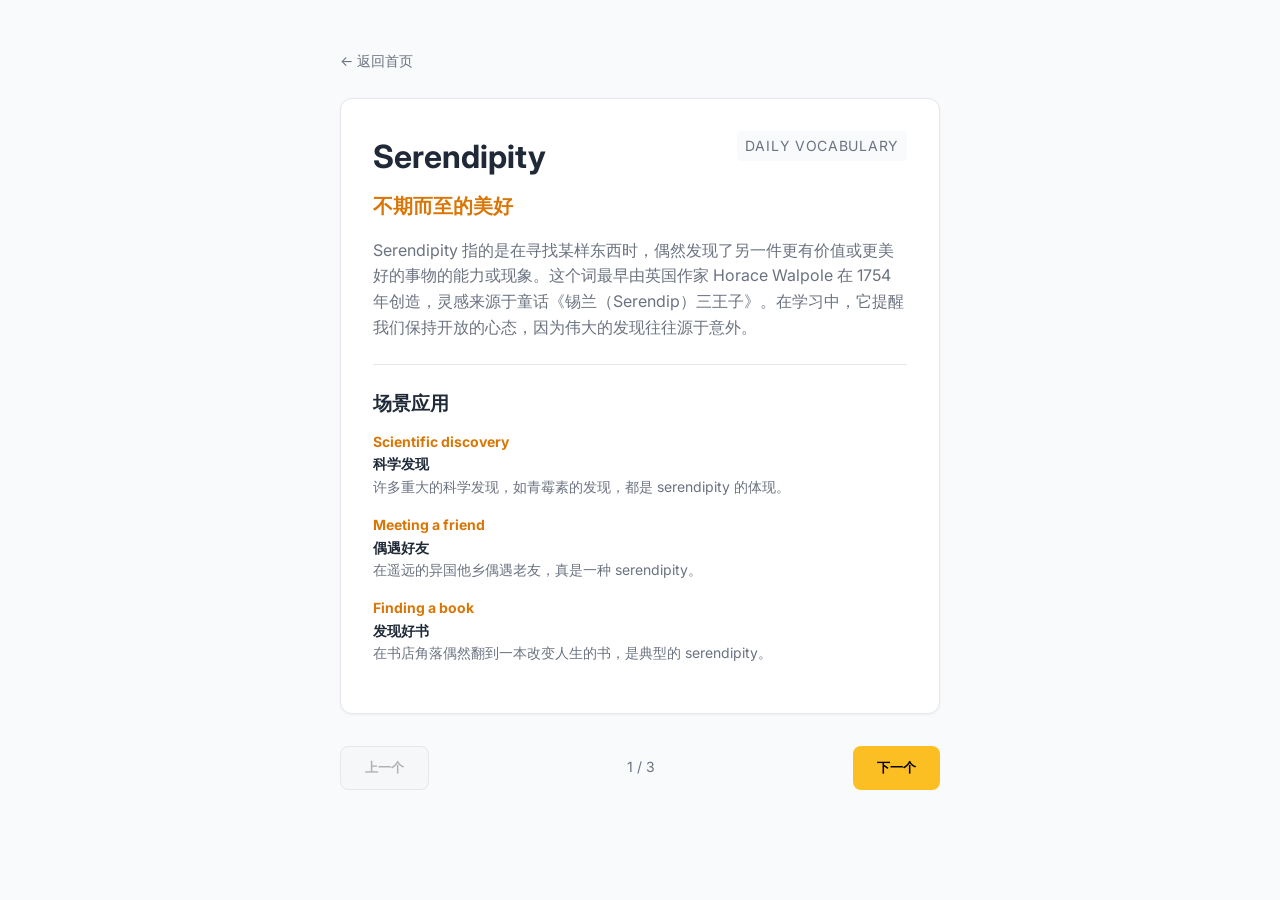
==== learn.html @ 6e741b5a "fix: add missing learn.html page" ====
<!DOCTYPE html>
<html lang="zh-CN">
<head>
  <meta charset="UTF-8">
  <meta name="viewport" content="width=device-width, initial-scale=1.0">
  <title>学习模式 - 英语学习工坊</title>
  <link rel="stylesheet" href="css/minimal.css">
  <link href="https://fonts.googleapis.com/css2?family=Inter:wght@400;600;800&display=swap" rel="stylesheet">
  <style>
    .learn-container { padding: 48px 0; max-width: 600px; margin: 0 auto; }
    .nav-buttons { display: flex; justify-content: space-between; margin-top: 32px; }
    .detail-section { margin-top: 24px; border-top: 1px solid var(--border); padding-top: 24px; }
    .example-item { margin-bottom: 16px; font-size: 14px; }
    .example-word { font-weight: 700; color: var(--primary-dark); }
  </style>
</head>
<body>
  <div class="container learn-container">
    <a href="index.html" style="text-decoration: none; color: var(--text-muted); font-size: 14px;">← 返回首页</a>
    
    <div id="content-card" class="card" style="margin-top: 24px;">
      <div style="display: flex; justify-content: space-between; align-items: flex-start;">
        <h1 id="word-root" style="font-size: 32px; margin-bottom: 8px;"></h1>
        <span id="word-origin" class="stat-label" style="background: var(--bg); padding: 4px 8px; border-radius: 4px;"></span>
      </div>
      <p id="word-meaning" style="font-size: 20px; font-weight: 600; color: var(--primary-dark); margin-bottom: 16px;"></p>
      <p id="word-description" style="color: var(--text-muted); font-size: 16px; margin-bottom: 24px;"></p>

      <div class="detail-section">
        <h3 style="margin-bottom: 12px;">场景应用</h3>
        <div id="examples-list"></div>
      </div>
    </div>

    <div class="nav-buttons">
      <button id="prev-btn" class="btn" style="border: 1px solid var(--border);">上一个</button>
      <div id="progress-text" style="align-self: center; font-size: 14px; color: var(--text-muted);"></div>
      <button id="next-btn" class="btn btn-primary">下一个</button>
    </div>
  </div>

  <script src="js/wordData.js"></script>
  <script>
    let currentIndex = 0;

    function updateContent() {
      const item = WordRoots[currentIndex];
      document.getElementById('word-root').textContent = item.root;
      document.getElementById('word-origin').textContent = item.origin;
      document.getElementById('word-meaning').textContent = item.meaning;
      document.getElementById('word-description').textContent = item.description;

      const examplesList = document.getElementById('examples-list');
      examplesList.innerHTML = '';
      item.examples.forEach(ex => {
        const div = document.createElement('div');
        div.className = 'example-item';
        div.innerHTML = `<div class="example-word">${ex.word}</div><div style="font-weight:600;">${ex.meaning}</div><div style="color:var(--text-muted);">${ex.explanation}</div>`;
        examplesList.appendChild(div);
      });

      document.getElementById('progress-text').textContent = `${currentIndex + 1} / ${WordRoots.length}`;
      document.getElementById('prev-btn').disabled = currentIndex === 0;
      document.getElementById('next-btn').textContent = currentIndex === WordRoots.length - 1 ? '完成' : '下一个';
    }

    document.getElementById('prev-btn').onclick = () => { if(currentIndex > 0) { currentIndex--; updateContent(); } };
    document.getElementById('next-btn').onclick = () => { 
      if(currentIndex < WordRoots.length - 1) { 
        currentIndex++; 
        updateContent(); 
      } else {
        alert('恭喜你完成了本次学习！');
        window.location.href = 'index.html';
      }
    };

    updateContent();
  </script>
</body>
</html>
---- css/minimal.css ----
:root {
  --primary: #FBBF24;
  --primary-dark: #D97706;
  --bg: #F9FAFB;
  --text: #1F2937;
  --text-muted: #6B7280;
  --card-bg: #FFFFFF;
  --border: #E5E7EB;
}

* { box-sizing: border-box; margin: 0; padding: 0; }

body {
  font-family: 'Inter', -apple-system, sans-serif;
  background-color: var(--bg);
  color: var(--text);
  line-height: 1.6;
  -webkit-font-smoothing: antialiased;
}

.container {
  max-width: 1000px;
  margin: 0 auto;
  padding: 0 24px;
}

/* Hero Section */
.hero {
  padding: 96px 0;
  text-align: center;
}

.hero-title {
  font-size: 64px;
  font-weight: 800;
  line-height: 1.1;
  letter-spacing: -0.02em;
  margin-bottom: 24px;
}

.hero-title span { display: block; }
.hero-title span:nth-child(2) { color: var(--primary-dark); }

.hero-subtitle {
  font-size: 20px;
  color: var(--text-muted);
  max-width: 600px;
  margin: 0 auto 48px;
}

/* Cards */
.card {
  background: var(--card-bg);
  border: 1px solid var(--border);
  border-radius: 12px;
  padding: 32px;
  box-shadow: 0 1px 3px rgba(0,0,0,0.05);
  transition: transform 0.2s, box-shadow 0.2s;
}

.card:hover {
  transform: translateY(-2px);
  box-shadow: 0 10px 15px -3px rgba(0,0,0,0.1);
}

/* Buttons */
.btn {
  display: inline-flex;
  align-items: center;
  padding: 12px 24px;
  border-radius: 8px;
  font-weight: 600;
  cursor: pointer;
  transition: all 0.2s;
  text-decoration: none;
}

.btn-primary {
  background: var(--primary);
  color: #000;
  border: none;
}

.btn-primary:hover { background: var(--primary-dark); }

/* Animation / Demo Area */
.demo-area {
  height: 120px;
  display: flex;
  justify-content: center;
  align-items: center;
  margin-bottom: 48px;
  font-size: 24px;
  font-weight: 700;
}

.fade-in { animation: fadeIn 0.5s ease-out; }
@keyframes fadeIn { from { opacity: 0; transform: translateY(10px); } to { opacity: 1; transform: translateY(0); } }

/* Stats */
.stats {
  display: grid;
  grid-template-columns: repeat(3, 1fr);
  gap: 24px;
  margin: 64px 0;
}

.stat-item { text-align: center; }
.stat-value { font-size: 32px; font-weight: 800; color: var(--text); }
.stat-label { font-size: 14px; color: var(--text-muted); text-transform: uppercase; letter-spacing: 0.05em; }

/* Responsive */
@media (max-width: 640px) {
  .hero-title { font-size: 40px; }
  .stats { grid-template-columns: 1fr; }
}
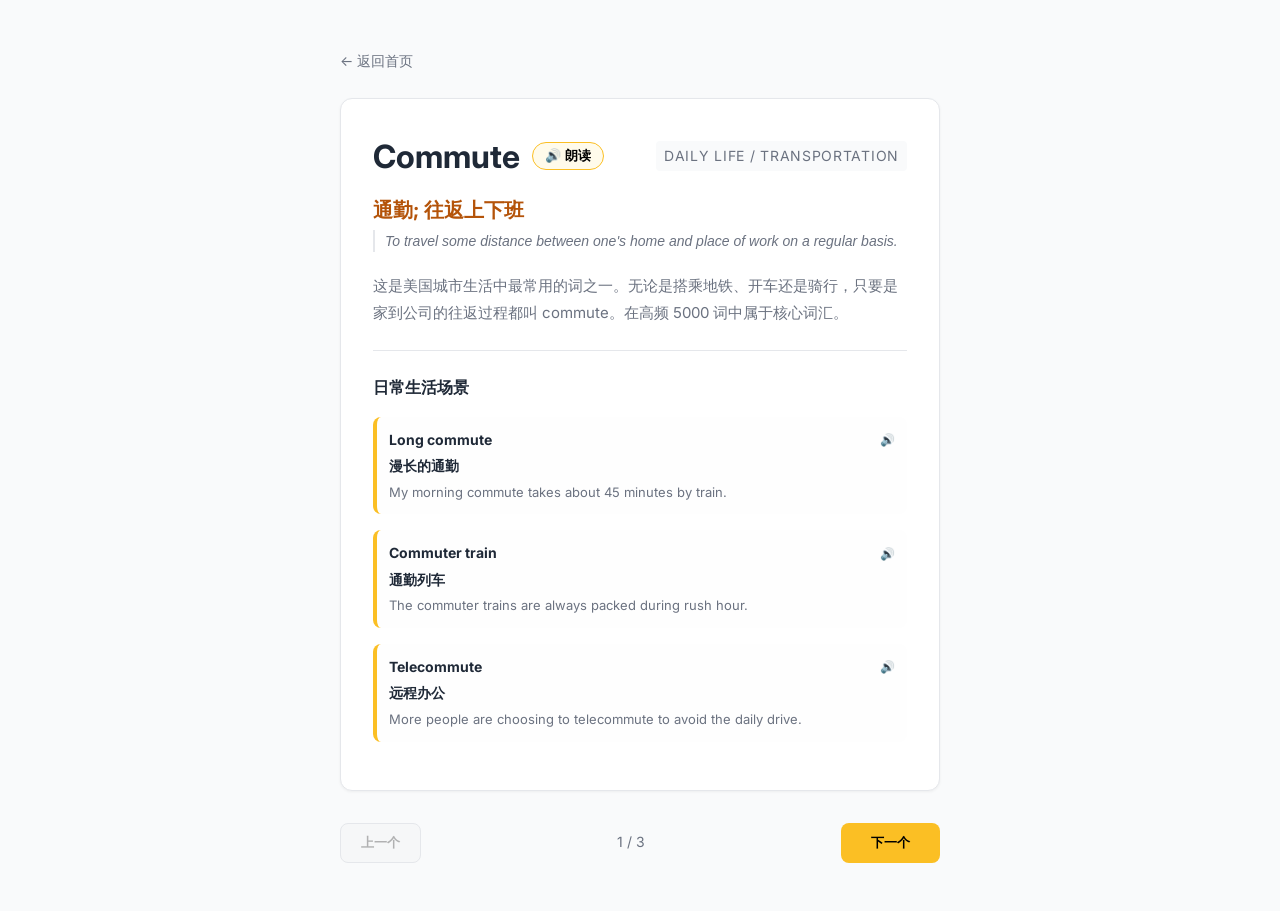
==== commit b001b917: "feat: add TTS, dual-language meanings, and focus on daily 5000 high-frequency words" ====
--- a/learn.html
+++ b/learn.html
@@ -10,8 +10,11 @@
     .learn-container { padding: 48px 0; max-width: 600px; margin: 0 auto; }
     .nav-buttons { display: flex; justify-content: space-between; margin-top: 32px; }
     .detail-section { margin-top: 24px; border-top: 1px solid var(--border); padding-top: 24px; }
-    .example-item { margin-bottom: 16px; font-size: 14px; }
-    .example-word { font-weight: 700; color: var(--primary-dark); }
+    .example-item { margin-bottom: 16px; font-size: 14px; background: #fefefe; padding: 12px; border-radius: 8px; border-left: 4px solid var(--primary); }
+    .example-word { font-weight: 700; color: var(--text); }
+    .audio-btn { cursor: pointer; display: inline-flex; align-items: center; background: #fffbeb; border: 1px solid var(--primary); padding: 4px 12px; border-radius: 20px; font-size: 13px; font-weight: 600; margin-left: 12px; }
+    .audio-btn:hover { background: var(--primary); }
+    .en-meaning { font-style: italic; color: var(--text-muted); font-size: 14px; margin-top: 4px; border-left: 2px solid var(--border); padding-left: 10px; }
   </style>
 </head>
 <body>
@@ -19,23 +22,31 @@
     <a href="index.html" style="text-decoration: none; color: var(--text-muted); font-size: 14px;">← 返回首页</a>
     
     <div id="content-card" class="card" style="margin-top: 24px;">
-      <div style="display: flex; justify-content: space-between; align-items: flex-start;">
-        <h1 id="word-root" style="font-size: 32px; margin-bottom: 8px;"></h1>
+      <div style="display: flex; justify-content: space-between; align-items: center;">
+        <div style="display: flex; align-items: center;">
+           <h1 id="word-root" style="font-size: 32px;"></h1>
+           <button id="speak-btn" class="audio-btn">🔊 朗读</button>
+        </div>
         <span id="word-origin" class="stat-label" style="background: var(--bg); padding: 4px 8px; border-radius: 4px;"></span>
       </div>
-      <p id="word-meaning" style="font-size: 20px; font-weight: 600; color: var(--primary-dark); margin-bottom: 16px;"></p>
-      <p id="word-description" style="color: var(--text-muted); font-size: 16px; margin-bottom: 24px;"></p>
+
+      <div style="margin-top: 12px;">
+        <p id="word-meaning-zh" style="font-size: 20px; font-weight: 700; color: #b45309;"></p>
+        <p id="word-meaning-en" class="en-meaning"></p>
+      </div>
+
+      <p id="word-description" style="color: var(--text-muted); font-size: 15px; margin: 20px 0; line-height: 1.8;"></p>
 
       <div class="detail-section">
-        <h3 style="margin-bottom: 12px;">场景应用</h3>
+        <h3 style="margin-bottom: 16px; font-size: 16px;">日常生活场景</h3>
         <div id="examples-list"></div>
       </div>
     </div>
 
     <div class="nav-buttons">
-      <button id="prev-btn" class="btn" style="border: 1px solid var(--border);">上一个</button>
+      <button id="prev-btn" class="btn" style="border: 1px solid var(--border); padding: 10px 20px;">上一个</button>
       <div id="progress-text" style="align-self: center; font-size: 14px; color: var(--text-muted);"></div>
-      <button id="next-btn" class="btn btn-primary">下一个</button>
+      <button id="next-btn" class="btn btn-primary" style="padding: 10px 30px;">下一个</button>
     </div>
   </div>
 
@@ -43,19 +54,37 @@
   <script>
     let currentIndex = 0;
 
+    function speak(text) {
+      const msg = new SpeechSynthesisUtterance();
+      msg.text = text;
+      msg.lang = 'en-US';
+      msg.rate = 0.9;
+      window.speechSynthesis.speak(msg);
+    }
+
     function updateContent() {
       const item = WordRoots[currentIndex];
       document.getElementById('word-root').textContent = item.root;
       document.getElementById('word-origin').textContent = item.origin;
-      document.getElementById('word-meaning').textContent = item.meaning;
+      document.getElementById('word-meaning-zh').textContent = item.meaning;
+      document.getElementById('word-meaning-en').textContent = item.meaning_en;
       document.getElementById('word-description').textContent = item.description;
+
+      document.getElementById('speak-btn').onclick = () => speak(item.root);
 
       const examplesList = document.getElementById('examples-list');
       examplesList.innerHTML = '';
       item.examples.forEach(ex => {
         const div = document.createElement('div');
         div.className = 'example-item';
-        div.innerHTML = `<div class="example-word">${ex.word}</div><div style="font-weight:600;">${ex.meaning}</div><div style="color:var(--text-muted);">${ex.explanation}</div>`;
+        div.innerHTML = `
+          <div style="display:flex; justify-content:space-between; align-items:center;">
+            <div class="example-word">${ex.word}</div>
+            <button onclick="window.speechSynthesis.speak(new SpeechSynthesisUtterance('${ex.explanation}'))" style="background:none; border:none; cursor:pointer; font-size:12px;">🔊</button>
+          </div>
+          <div style="font-weight:600; margin: 4px 0;">${ex.meaning}</div>
+          <div style="color:var(--text-muted); font-size:13px;">${ex.explanation}</div>
+        `;
         examplesList.appendChild(div);
       });
 
@@ -70,7 +99,7 @@
         currentIndex++; 
         updateContent(); 
       } else {
-        alert('恭喜你完成了本次学习！');
+        alert('🎉 恭喜！你已掌握了这组日常高频词汇。');
         window.location.href = 'index.html';
       }
     };
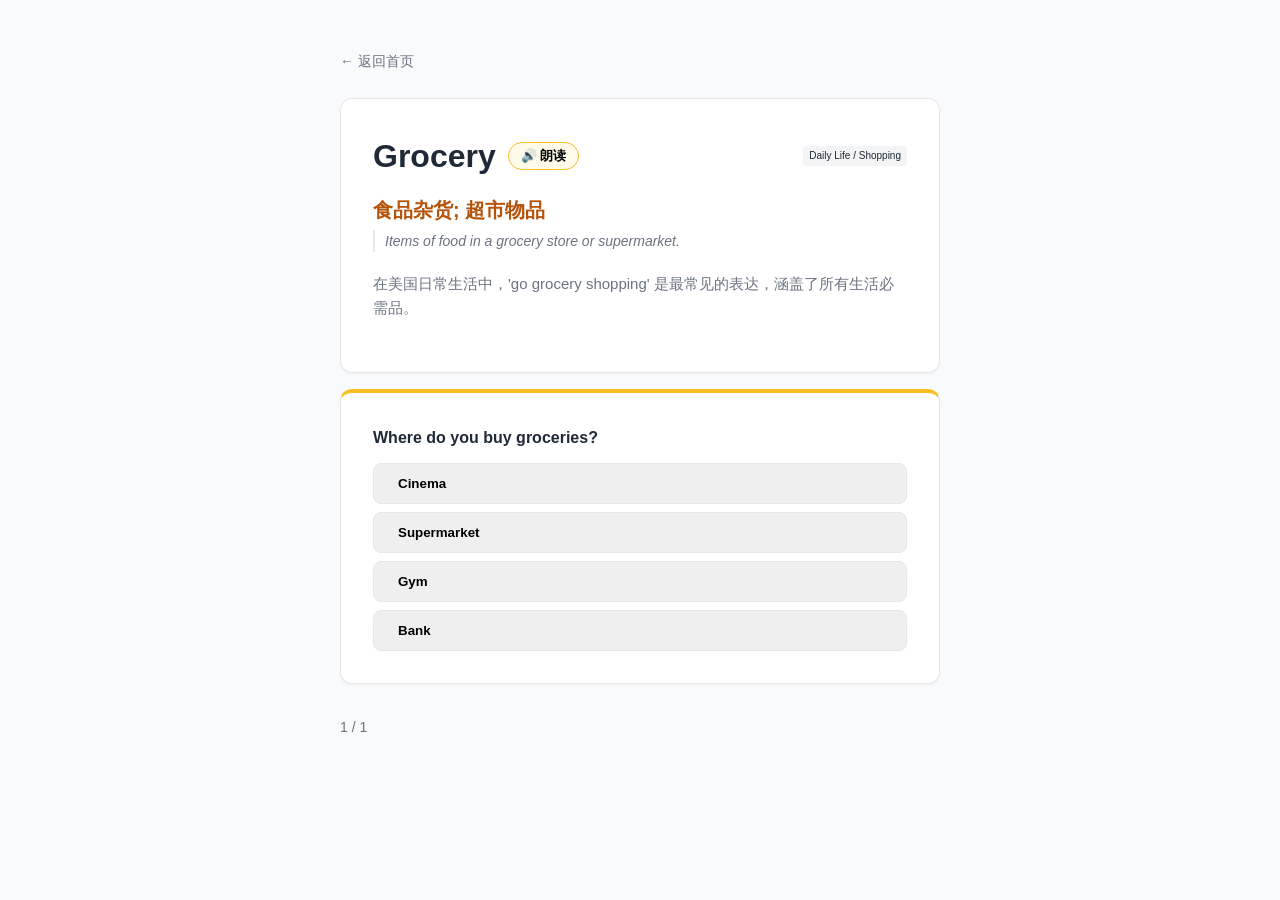
==== commit 714b8c93: "feat: implement level selection and Ebbinghaus memory engine" ====
--- a/learn.html
+++ b/learn.html
@@ -3,17 +3,12 @@
 <head>
   <meta charset="UTF-8">
   <meta name="viewport" content="width=device-width, initial-scale=1.0">
-  <title>学习模式 - 英语学习工坊</title>
+  <title>学习引擎 - 英语学习工坊</title>
   <link rel="stylesheet" href="css/minimal.css">
-  <link href="https://fonts.googleapis.com/css2?family=Inter:wght@400;600;800&display=swap" rel="stylesheet">
   <style>
     .learn-container { padding: 48px 0; max-width: 600px; margin: 0 auto; }
     .nav-buttons { display: flex; justify-content: space-between; margin-top: 32px; }
-    .detail-section { margin-top: 24px; border-top: 1px solid var(--border); padding-top: 24px; }
-    .example-item { margin-bottom: 16px; font-size: 14px; background: #fefefe; padding: 12px; border-radius: 8px; border-left: 4px solid var(--primary); }
-    .example-word { font-weight: 700; color: var(--text); }
     .audio-btn { cursor: pointer; display: inline-flex; align-items: center; background: #fffbeb; border: 1px solid var(--primary); padding: 4px 12px; border-radius: 20px; font-size: 13px; font-weight: 600; margin-left: 12px; }
-    .audio-btn:hover { background: var(--primary); }
     .en-meaning { font-style: italic; color: var(--text-muted); font-size: 14px; margin-top: 4px; border-left: 2px solid var(--border); padding-left: 10px; }
   </style>
 </head>
@@ -27,84 +22,98 @@
            <h1 id="word-root" style="font-size: 32px;"></h1>
            <button id="speak-btn" class="audio-btn">🔊 朗读</button>
         </div>
-        <span id="word-origin" class="stat-label" style="background: var(--bg); padding: 4px 8px; border-radius: 4px;"></span>
+        <span id="word-origin" class="stat-badge" style="background: #f3f4f6; font-size: 10px; padding: 2px 6px; border-radius: 4px;"></span>
       </div>
-
       <div style="margin-top: 12px;">
         <p id="word-meaning-zh" style="font-size: 20px; font-weight: 700; color: #b45309;"></p>
         <p id="word-meaning-en" class="en-meaning"></p>
       </div>
+      <p id="word-description" style="color: var(--text-muted); font-size: 15px; margin: 20px 0;"></p>
+    </div>
 
-      <p id="word-description" style="color: var(--text-muted); font-size: 15px; margin: 20px 0; line-height: 1.8;"></p>
-
-      <div class="detail-section">
-        <h3 style="margin-bottom: 16px; font-size: 16px;">日常生活场景</h3>
-        <div id="examples-list"></div>
-      </div>
+    <div id="quiz-section" class="card" style="margin-top: 16px; border-top: 4px solid var(--primary);">
+        <h4 id="quiz-q" style="margin-bottom: 12px;"></h4>
+        <div id="quiz-options" style="display: grid; gap: 8px;"></div>
     </div>
 
     <div class="nav-buttons">
-      <button id="prev-btn" class="btn" style="border: 1px solid var(--border); padding: 10px 20px;">上一个</button>
       <div id="progress-text" style="align-self: center; font-size: 14px; color: var(--text-muted);"></div>
-      <button id="next-btn" class="btn btn-primary" style="padding: 10px 30px;">下一个</button>
+      <button id="next-btn" class="btn btn-primary" style="display:none">继续下一个</button>
     </div>
   </div>
 
   <script src="js/wordData.js"></script>
+  <script src="js/memory.js"></script>
   <script>
+    const level = localStorage.getItem('selectedLevel') || 'Beginner';
+    const mode = localStorage.getItem('mode') || 'learn';
+    
+    let pool = WordRoots.filter(w => w.level === level);
+    if (mode === 'review') {
+        const mem = getMemoryData();
+        pool = WordRoots.filter(w => mem[w.id] && Date.now() > mem[w.id].nextReview);
+    }
+
     let currentIndex = 0;
 
-    function speak(text) {
-      const msg = new SpeechSynthesisUtterance();
-      msg.text = text;
-      msg.lang = 'en-US';
-      msg.rate = 0.9;
-      window.speechSynthesis.speak(msg);
-    }
-
-    function updateContent() {
-      const item = WordRoots[currentIndex];
+    function render() {
+      const item = pool[currentIndex];
+      if (!item) {
+          alert("该级别暂无待学习词汇或复习词汇已清空！");
+          window.location.href = 'index.html';
+          return;
+      }
       document.getElementById('word-root').textContent = item.root;
-      document.getElementById('word-origin').textContent = item.origin;
       document.getElementById('word-meaning-zh').textContent = item.meaning;
       document.getElementById('word-meaning-en').textContent = item.meaning_en;
       document.getElementById('word-description').textContent = item.description;
+      document.getElementById('word-origin').textContent = item.origin;
+      document.getElementById('speak-btn').onclick = () => {
+          const msg = new SpeechSynthesisUtterance(item.root);
+          msg.lang = 'en-US';
+          window.speechSynthesis.speak(msg);
+      };
 
-      document.getElementById('speak-btn').onclick = () => speak(item.root);
-
-      const examplesList = document.getElementById('examples-list');
-      examplesList.innerHTML = '';
-      item.examples.forEach(ex => {
-        const div = document.createElement('div');
-        div.className = 'example-item';
-        div.innerHTML = `
-          <div style="display:flex; justify-content:space-between; align-items:center;">
-            <div class="example-word">${ex.word}</div>
-            <button onclick="window.speechSynthesis.speak(new SpeechSynthesisUtterance('${ex.explanation}'))" style="background:none; border:none; cursor:pointer; font-size:12px;">🔊</button>
-          </div>
-          <div style="font-weight:600; margin: 4px 0;">${ex.meaning}</div>
-          <div style="color:var(--text-muted); font-size:13px;">${ex.explanation}</div>
-        `;
-        examplesList.appendChild(div);
+      // Quiz
+      document.getElementById('quiz-q').textContent = item.quiz.question;
+      const opts = document.getElementById('quiz-options');
+      opts.innerHTML = '';
+      item.quiz.options.forEach((o, i) => {
+          const b = document.createElement('button');
+          b.className = 'btn';
+          b.style = 'border: 1px solid var(--border); text-align: left;';
+          b.textContent = o;
+          b.onclick = () => check(i);
+          opts.appendChild(b);
       });
-
-      document.getElementById('progress-text').textContent = `${currentIndex + 1} / ${WordRoots.length}`;
-      document.getElementById('prev-btn').disabled = currentIndex === 0;
-      document.getElementById('next-btn').textContent = currentIndex === WordRoots.length - 1 ? '完成' : '下一个';
+      document.getElementById('next-btn').style.display = 'none';
+      document.getElementById('progress-text').textContent = `${currentIndex + 1} / ${pool.length}`;
     }
 
-    document.getElementById('prev-btn').onclick = () => { if(currentIndex > 0) { currentIndex--; updateContent(); } };
-    document.getElementById('next-btn').onclick = () => { 
-      if(currentIndex < WordRoots.length - 1) { 
-        currentIndex++; 
-        updateContent(); 
-      } else {
-        alert('🎉 恭喜！你已掌握了这组日常高频词汇。');
-        window.location.href = 'index.html';
-      }
-    };
+    function check(idx) {
+        const item = pool[currentIndex];
+        const success = (idx === item.quiz.correctAnswer);
+        saveMemoryProgress(item.id, success);
+        
+        const opts = document.getElementById('quiz-options').children;
+        for(let i=0; i<opts.length; i++) {
+            opts[i].style.background = (i === item.quiz.correctAnswer) ? '#dcfce7' : (i === idx ? '#fee2e2' : '#fff');
+            opts[i].disabled = true;
+        }
+        document.getElementById('next-btn').style.display = 'block';
+    }
 
-    updateContent();
+    document.getElementById('next-btn').onclick = () => {
+        currentIndex++;
+        if (currentIndex < pool.length) render();
+        else {
+            localStorage.setItem('mode', 'learn');
+            alert("本组学习完成！记忆引擎已更新。");
+            window.location.href = 'index.html';
+        }
+    }
+
+    render();
   </script>
 </body>
 </html>
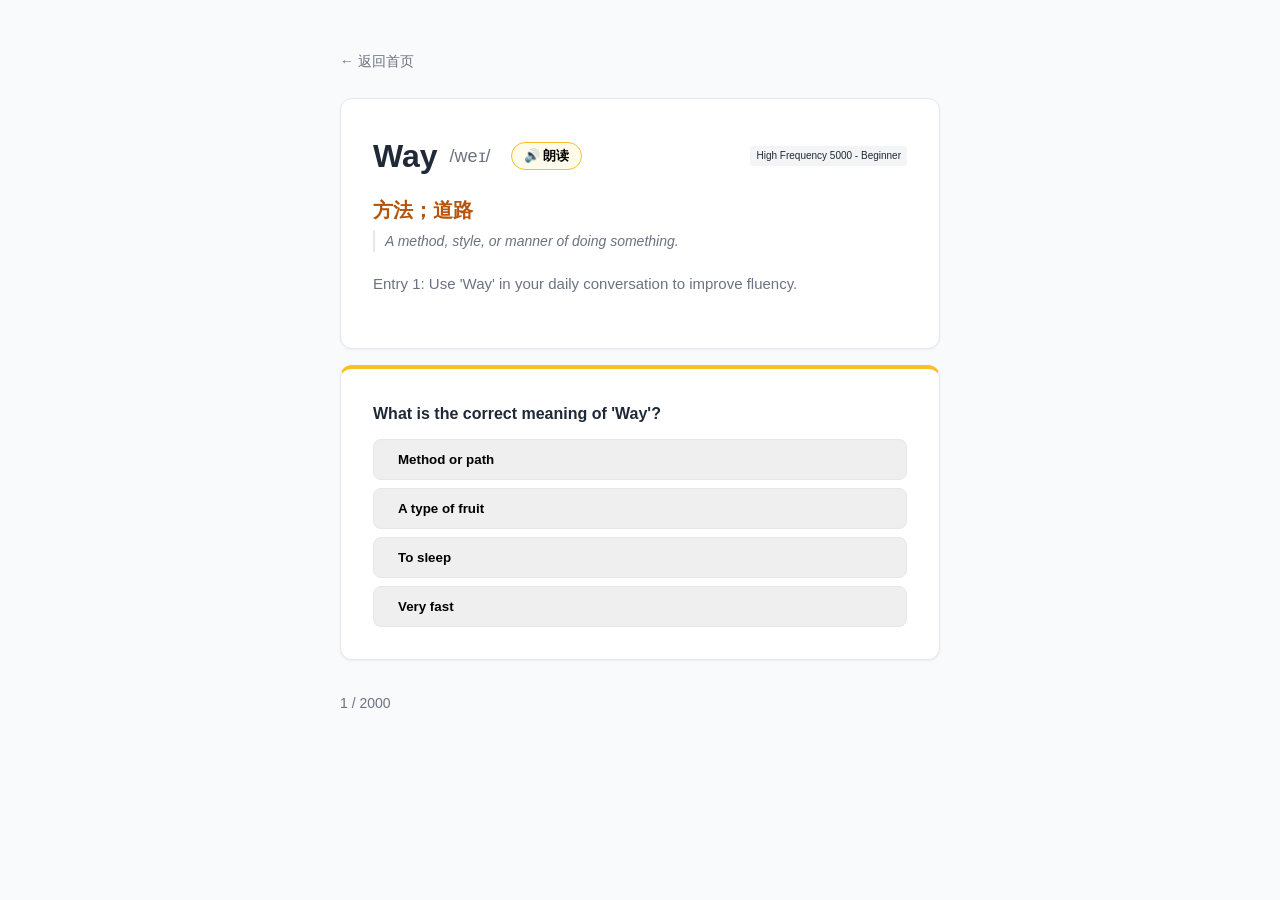
==== commit 5b6c7923: "fix: add phonetics and real quiz content to 5000-word dataset" ====
--- a/learn.html
+++ b/learn.html
@@ -18,8 +18,9 @@
     
     <div id="content-card" class="card" style="margin-top: 24px;">
       <div style="display: flex; justify-content: space-between; align-items: center;">
-        <div style="display: flex; align-items: center;">
+        <div style="display: flex; align-items: center; flex-wrap: wrap; gap: 8px;">
            <h1 id="word-root" style="font-size: 32px;"></h1>
+           <span id="word-phonetic" style="color: var(--text-muted); font-family: 'Inter', sans-serif; font-size: 18px; margin-left: 4px;"></span>
            <button id="speak-btn" class="audio-btn">🔊 朗读</button>
         </div>
         <span id="word-origin" class="stat-badge" style="background: #f3f4f6; font-size: 10px; padding: 2px 6px; border-radius: 4px;"></span>
@@ -64,6 +65,7 @@
           return;
       }
       document.getElementById('word-root').textContent = item.root;
+      document.getElementById('word-phonetic').textContent = item.phonetic || '';
       document.getElementById('word-meaning-zh').textContent = item.meaning;
       document.getElementById('word-meaning-en').textContent = item.meaning_en;
       document.getElementById('word-description').textContent = item.description;
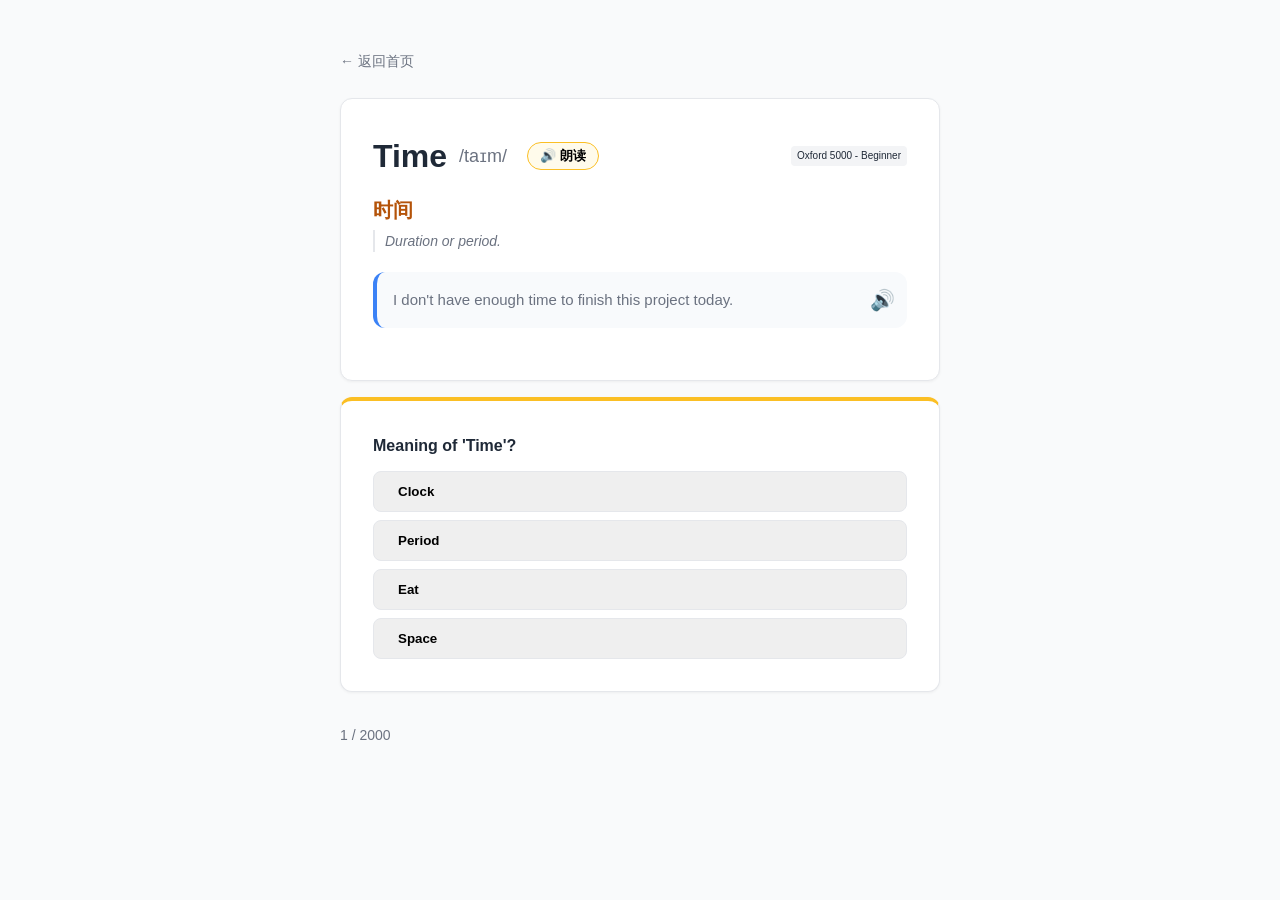
==== commit 184b6485: "feat: add speaker icon and TTS for example sentences" ====
--- a/learn.html
+++ b/learn.html
@@ -29,7 +29,10 @@
         <p id="word-meaning-zh" style="font-size: 20px; font-weight: 700; color: #b45309;"></p>
         <p id="word-meaning-en" class="en-meaning"></p>
       </div>
-      <p id="word-description" style="color: var(--text-muted); font-size: 15px; margin: 20px 0;"></p>
+      <div style="position: relative; background: #f8fafc; padding: 16px; border-radius: 12px; margin: 20px 0; border-left: 4px solid #3b82f6;">
+        <p id="word-description" style="color: var(--text-muted); font-size: 15px; line-height: 1.6; padding-right: 40px;"></p>
+        <button id="speak-desc-btn" style="position: absolute; right: 12px; top: 50%; transform: translateY(-50%); background: none; border: none; cursor: pointer; font-size: 20px;">🔊</button>
+      </div>
     </div>
 
     <div id="quiz-section" class="card" style="margin-top: 16px; border-top: 4px solid var(--primary);">
@@ -76,6 +79,13 @@
           window.speechSynthesis.speak(msg);
       };
 
+      document.getElementById('speak-desc-btn').onclick = () => {
+          const msg = new SpeechSynthesisUtterance(item.description);
+          msg.lang = 'en-US';
+          msg.rate = 0.9;
+          window.speechSynthesis.speak(msg);
+      };
+
       // Quiz
       document.getElementById('quiz-q').textContent = item.quiz.question;
       const opts = document.getElementById('quiz-options');
